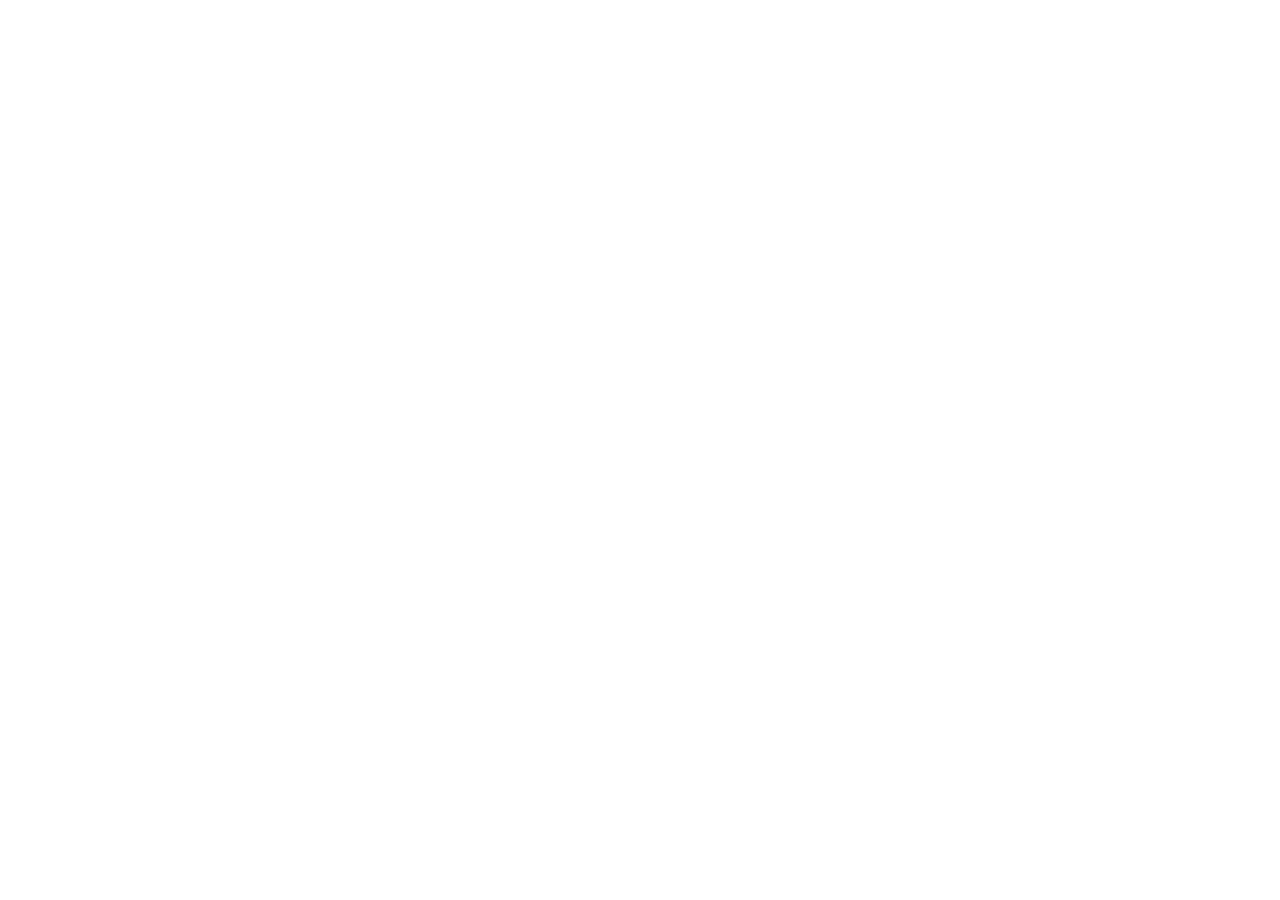
==== index.html @ 6ff98944 "Prepare presentation for GitHub Pages" ====
<!doctype html>
<html lang="pt-BR">
  <head>
    <meta charset="utf-8">
    <meta name="viewport" content="width=device-width, initial-scale=1">
    <meta http-equiv="refresh" content="0; url=dia1/slides_dia1.html">
    <title>IA Aplicada a Finan&ccedil;as - FURG</title>
    <link rel="canonical" href="dia1/slides_dia1.html">
    <style>
      body {
        margin: 0;
        min-height: 100vh;
        display: grid;
        place-items: center;
        font-family: Arial, sans-serif;
        background: #f7f7f7;
        color: #222;
      }

      main {
        max-width: 36rem;
        padding: 2rem;
        text-align: center;
      }

      a {
        color: #a31229;
      }
    </style>
  </head>
  <body>
    <main>
      <h1>IA Aplicada a Finan&ccedil;as - FURG</h1>
      <p>Redirecionando para os slides do Dia 1.</p>
      <p><a href="dia1/slides_dia1.html">Abrir apresenta&ccedil;&atilde;o</a></p>
    </main>
  </body>
</html>
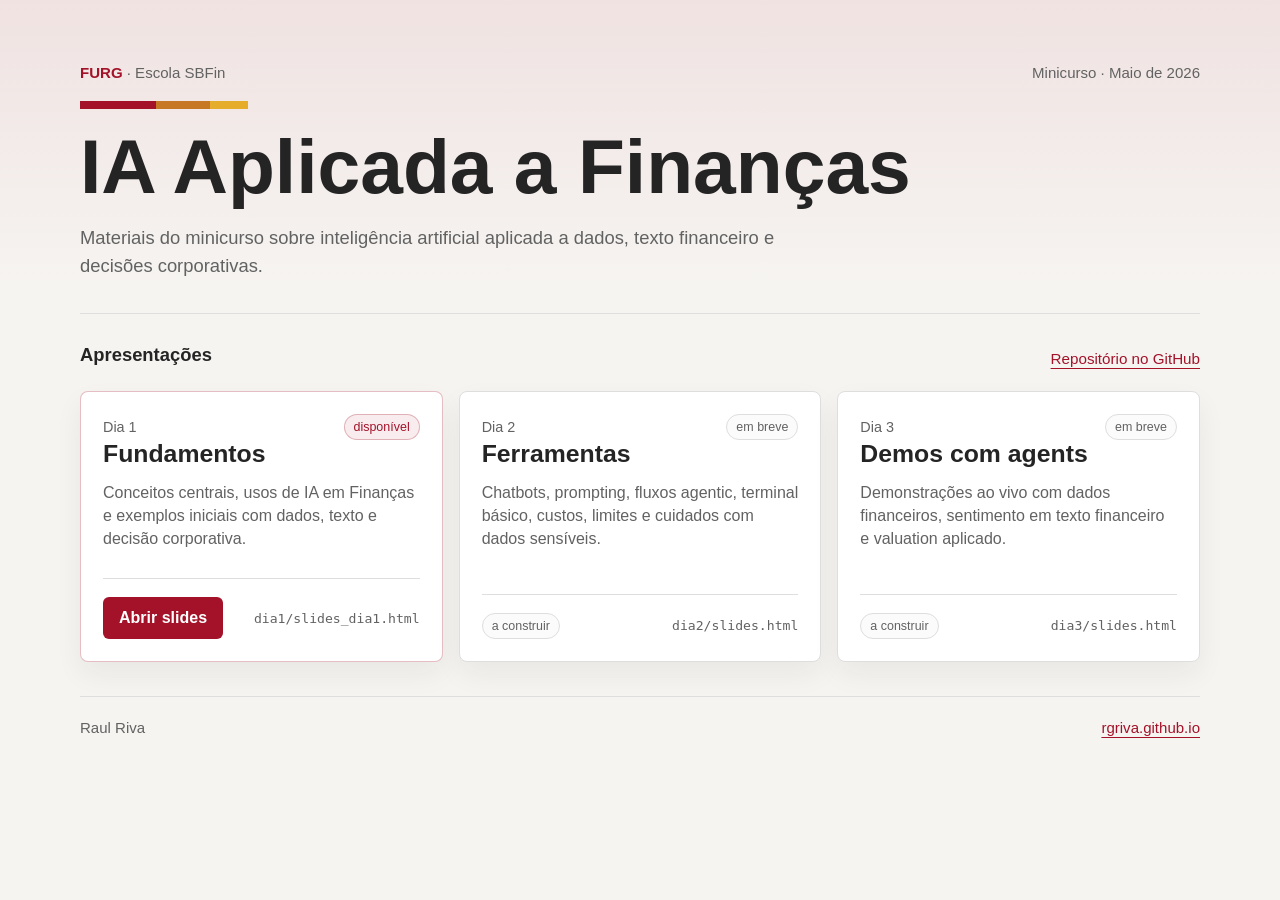
==== commit d7f58b03: "Add course landing page" ====
--- a/index.html
+++ b/index.html
@@ -3,36 +3,343 @@
   <head>
     <meta charset="utf-8">
     <meta name="viewport" content="width=device-width, initial-scale=1">
-    <meta http-equiv="refresh" content="0; url=dia1/slides_dia1.html">
     <title>IA Aplicada a Finan&ccedil;as - FURG</title>
-    <link rel="canonical" href="dia1/slides_dia1.html">
     <style>
+      :root {
+        --furg-red: #a31229;
+        --furg-orange: #c77824;
+        --furg-yellow: #e5ad2a;
+        --ink: #242424;
+        --muted: #626262;
+        --line: #dedede;
+        --paper: #ffffff;
+        --soft: #f6f4f1;
+      }
+
+      * {
+        box-sizing: border-box;
+      }
+
       body {
         margin: 0;
         min-height: 100vh;
+        font-family: Arial, sans-serif;
+        background:
+          linear-gradient(180deg, rgba(163, 18, 41, 0.08), rgba(255, 255, 255, 0) 18rem),
+          var(--soft);
+        color: var(--ink);
+      }
+
+      a {
+        color: inherit;
+      }
+
+      .page {
+        width: min(1120px, calc(100% - 32px));
+        margin: 0 auto;
+        padding: 40px 0 56px;
+      }
+
+      header {
         display: grid;
-        place-items: center;
-        font-family: Arial, sans-serif;
-        background: #f7f7f7;
-        color: #222;
+        gap: 20px;
+        padding: 24px 0 34px;
+        border-bottom: 1px solid var(--line);
+      }
+
+      .brand {
+        display: flex;
+        align-items: center;
+        justify-content: space-between;
+        gap: 16px;
+        color: var(--muted);
+        font-size: 0.94rem;
+      }
+
+      .brand strong {
+        color: var(--furg-red);
+      }
+
+      h1 {
+        max-width: 860px;
+        margin: 0;
+        font-size: clamp(2.2rem, 6vw, 5.2rem);
+        line-height: 0.98;
+        font-weight: 760;
+        letter-spacing: 0;
+      }
+
+      .subtitle {
+        max-width: 720px;
+        margin: 0;
+        color: var(--muted);
+        font-size: 1.15rem;
+        line-height: 1.5;
+      }
+
+      .accent {
+        width: 168px;
+        height: 8px;
+        display: grid;
+        grid-template-columns: 2fr 1.4fr 1fr;
+      }
+
+      .accent span:nth-child(1) {
+        background: var(--furg-red);
+      }
+
+      .accent span:nth-child(2) {
+        background: var(--furg-orange);
+      }
+
+      .accent span:nth-child(3) {
+        background: var(--furg-yellow);
       }
 
       main {
-        max-width: 36rem;
-        padding: 2rem;
-        text-align: center;
-      }
-
-      a {
-        color: #a31229;
+        display: grid;
+        gap: 24px;
+        padding-top: 30px;
+      }
+
+      .section-title {
+        display: flex;
+        align-items: end;
+        justify-content: space-between;
+        gap: 16px;
+      }
+
+      h2 {
+        margin: 0;
+        font-size: 1.15rem;
+        line-height: 1.2;
+      }
+
+      .repo-link {
+        color: var(--furg-red);
+        font-size: 0.95rem;
+        text-decoration-thickness: 1px;
+        text-underline-offset: 4px;
+      }
+
+      .days {
+        display: grid;
+        grid-template-columns: repeat(3, minmax(0, 1fr));
+        gap: 16px;
+      }
+
+      .day {
+        min-height: 260px;
+        display: flex;
+        flex-direction: column;
+        justify-content: space-between;
+        gap: 28px;
+        padding: 22px;
+        border: 1px solid var(--line);
+        border-radius: 8px;
+        background: var(--paper);
+        box-shadow: 0 12px 28px rgba(36, 36, 36, 0.06);
+      }
+
+      .day.available {
+        border-color: rgba(163, 18, 41, 0.28);
+      }
+
+      .day-meta {
+        display: flex;
+        align-items: center;
+        justify-content: space-between;
+        gap: 12px;
+        color: var(--muted);
+        font-size: 0.9rem;
+      }
+
+      .status {
+        padding: 6px 9px;
+        border-radius: 999px;
+        border: 1px solid var(--line);
+        background: #fbfbfb;
+        color: var(--muted);
+        font-size: 0.78rem;
+        line-height: 1;
+        white-space: nowrap;
+      }
+
+      .available .status {
+        border-color: rgba(163, 18, 41, 0.28);
+        background: rgba(163, 18, 41, 0.08);
+        color: var(--furg-red);
+      }
+
+      .day h3 {
+        margin: 0 0 12px;
+        font-size: 1.55rem;
+        line-height: 1.15;
+      }
+
+      .day p {
+        margin: 0;
+        color: var(--muted);
+        line-height: 1.45;
+      }
+
+      .actions {
+        display: flex;
+        align-items: center;
+        justify-content: space-between;
+        gap: 12px;
+        padding-top: 18px;
+        border-top: 1px solid var(--line);
+      }
+
+      .button {
+        display: inline-flex;
+        min-height: 42px;
+        align-items: center;
+        justify-content: center;
+        padding: 0 16px;
+        border-radius: 6px;
+        background: var(--furg-red);
+        color: #fff;
+        font-weight: 700;
+        text-decoration: none;
+      }
+
+      .button:hover,
+      .button:focus-visible {
+        background: #7f0e20;
+      }
+
+      .path {
+        min-width: 0;
+        color: var(--muted);
+        font-family: ui-monospace, SFMono-Regular, Menlo, Consolas, monospace;
+        font-size: 0.82rem;
+        overflow-wrap: anywhere;
+      }
+
+      footer {
+        display: flex;
+        flex-wrap: wrap;
+        justify-content: space-between;
+        gap: 12px;
+        margin-top: 34px;
+        padding-top: 22px;
+        border-top: 1px solid var(--line);
+        color: var(--muted);
+        font-size: 0.94rem;
+      }
+
+      footer a {
+        color: var(--furg-red);
+        text-decoration-thickness: 1px;
+        text-underline-offset: 4px;
+      }
+
+      @media (max-width: 860px) {
+        .days {
+          grid-template-columns: 1fr;
+        }
+
+        .day {
+          min-height: 0;
+        }
+
+        .section-title,
+        .brand,
+        .actions {
+          align-items: flex-start;
+          flex-direction: column;
+        }
       }
     </style>
   </head>
   <body>
-    <main>
-      <h1>IA Aplicada a Finan&ccedil;as - FURG</h1>
-      <p>Redirecionando para os slides do Dia 1.</p>
-      <p><a href="dia1/slides_dia1.html">Abrir apresenta&ccedil;&atilde;o</a></p>
-    </main>
+    <div class="page">
+      <header>
+        <div class="brand">
+          <span><strong>FURG</strong> &middot; Escola SBFin</span>
+          <span>Minicurso &middot; Maio de 2026</span>
+        </div>
+        <div class="accent" aria-hidden="true">
+          <span></span>
+          <span></span>
+          <span></span>
+        </div>
+        <h1>IA Aplicada a Finan&ccedil;as</h1>
+        <p class="subtitle">
+          Materiais do minicurso sobre intelig&ecirc;ncia artificial aplicada a dados,
+          texto financeiro e decis&otilde;es corporativas.
+        </p>
+      </header>
+
+      <main>
+        <div class="section-title">
+          <h2>Apresenta&ccedil;&otilde;es</h2>
+          <a class="repo-link" href="https://github.com/rgriva/minicurso_FURG_SBFin">Reposit&oacute;rio no GitHub</a>
+        </div>
+
+        <section class="days" aria-label="Links para as apresenta&ccedil;&otilde;es">
+          <article class="day available">
+            <div>
+              <div class="day-meta">
+                <span>Dia 1</span>
+                <span class="status">dispon&iacute;vel</span>
+              </div>
+              <h3>Fundamentos</h3>
+              <p>
+                Conceitos centrais, usos de IA em Finan&ccedil;as e exemplos iniciais com
+                dados, texto e decis&atilde;o corporativa.
+              </p>
+            </div>
+            <div class="actions">
+              <a class="button" href="dia1/slides_dia1.html">Abrir slides</a>
+              <span class="path">dia1/slides_dia1.html</span>
+            </div>
+          </article>
+
+          <article class="day">
+            <div>
+              <div class="day-meta">
+                <span>Dia 2</span>
+                <span class="status">em breve</span>
+              </div>
+              <h3>Ferramentas</h3>
+              <p>
+                Chatbots, prompting, fluxos agentic, terminal b&aacute;sico, custos,
+                limites e cuidados com dados sens&iacute;veis.
+              </p>
+            </div>
+            <div class="actions">
+              <span class="status">a construir</span>
+              <span class="path">dia2/slides.html</span>
+            </div>
+          </article>
+
+          <article class="day">
+            <div>
+              <div class="day-meta">
+                <span>Dia 3</span>
+                <span class="status">em breve</span>
+              </div>
+              <h3>Demos com agents</h3>
+              <p>
+                Demonstra&ccedil;&otilde;es ao vivo com dados financeiros, sentimento em texto
+                financeiro e valuation aplicado.
+              </p>
+            </div>
+            <div class="actions">
+              <span class="status">a construir</span>
+              <span class="path">dia3/slides.html</span>
+            </div>
+          </article>
+        </section>
+      </main>
+
+      <footer>
+        <span>Raul Riva</span>
+        <a href="https://rgriva.github.io">rgriva.github.io</a>
+      </footer>
+    </div>
   </body>
 </html>
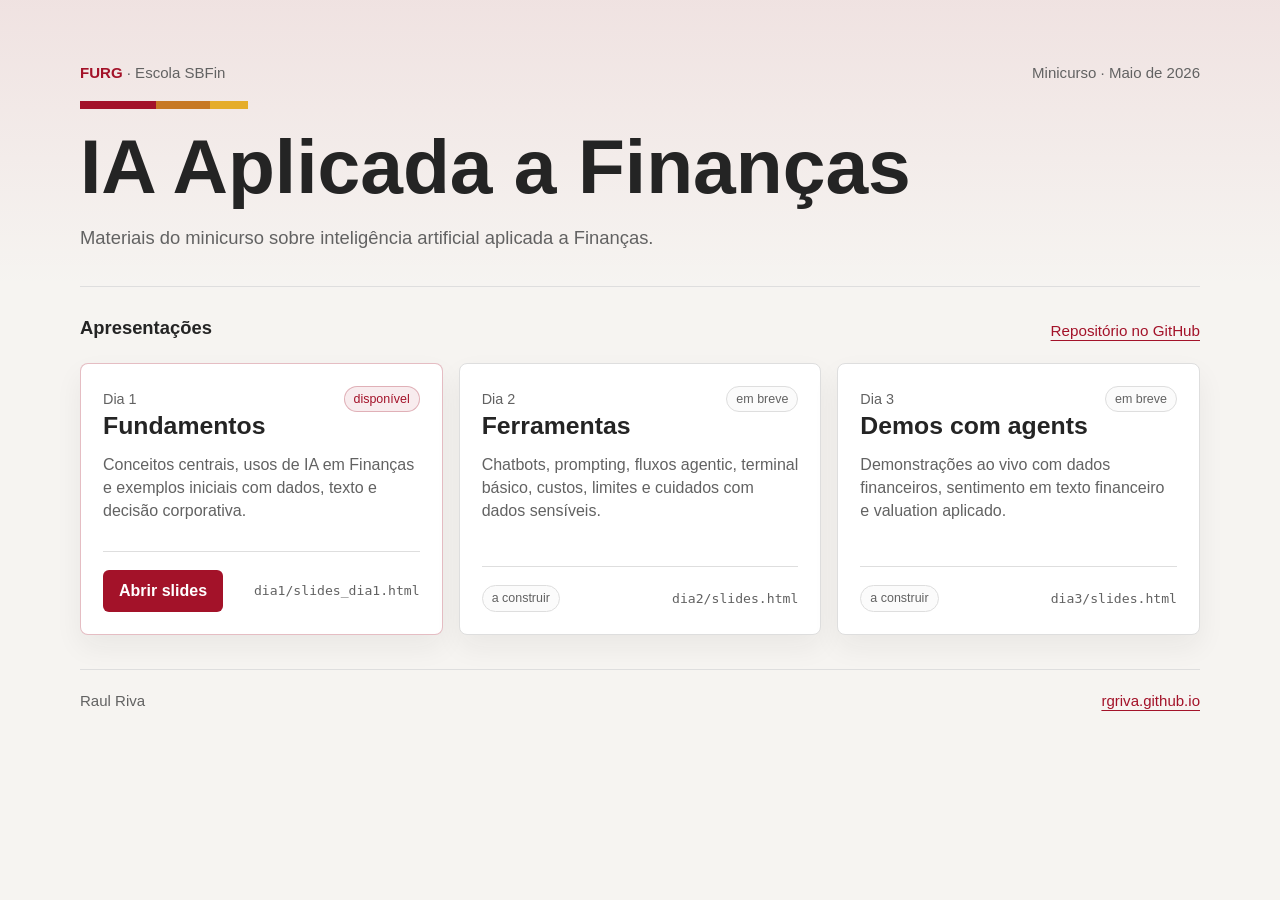
==== commit 8a728df6: "Added the landing page. Co-authored-by: Copilot <copilot@github.com>" ====
--- a/index.html
+++ b/index.html
@@ -268,8 +268,7 @@
         </div>
         <h1>IA Aplicada a Finan&ccedil;as</h1>
         <p class="subtitle">
-          Materiais do minicurso sobre intelig&ecirc;ncia artificial aplicada a dados,
-          texto financeiro e decis&otilde;es corporativas.
+          Materiais do minicurso sobre intelig&ecirc;ncia artificial aplicada a Finanças.
         </p>
       </header>
 
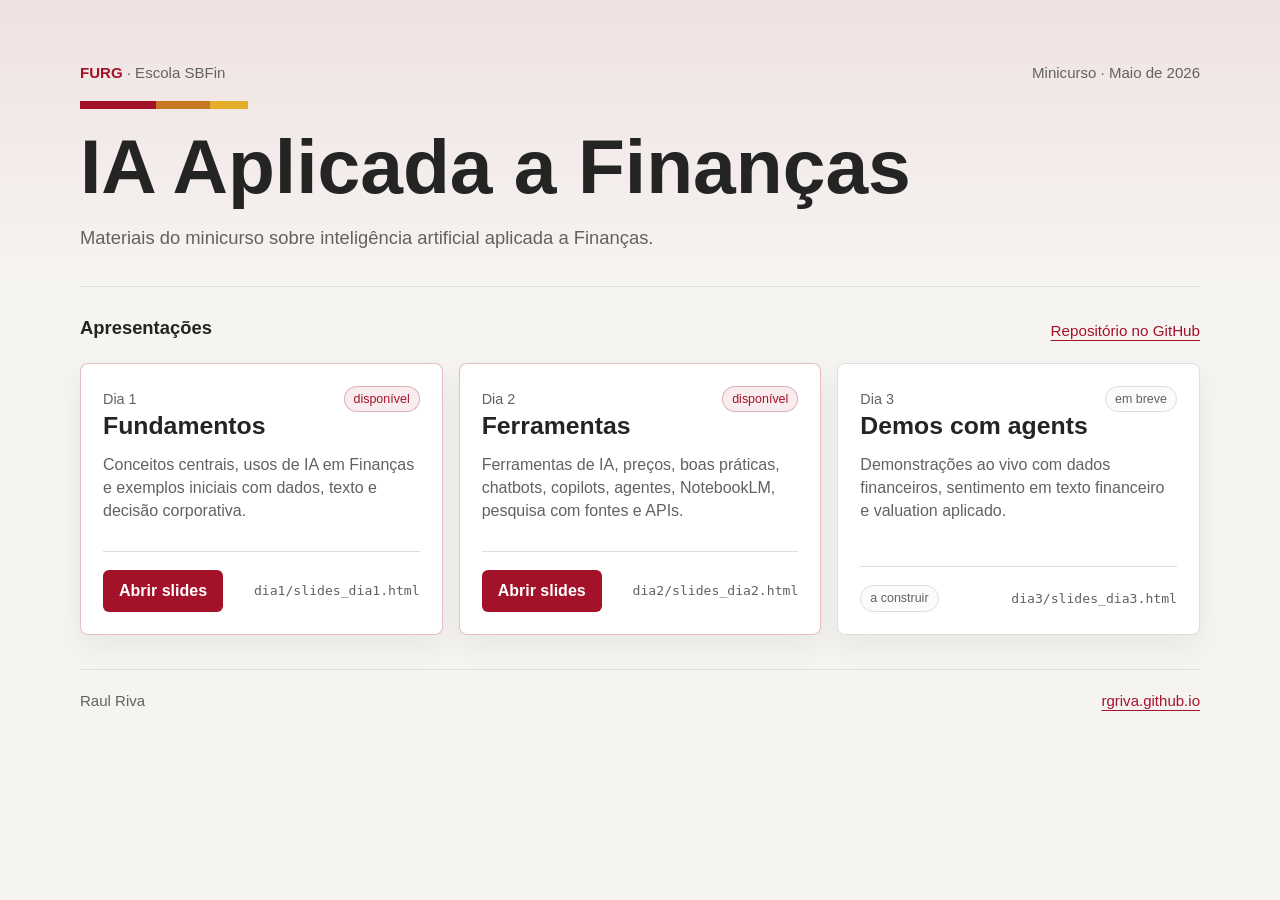
==== commit 085cffa2: "Started dia2." ====
--- a/index.html
+++ b/index.html
@@ -297,21 +297,21 @@
             </div>
           </article>
 
-          <article class="day">
+          <article class="day available">
             <div>
               <div class="day-meta">
                 <span>Dia 2</span>
-                <span class="status">em breve</span>
+                <span class="status">dispon&iacute;vel</span>
               </div>
               <h3>Ferramentas</h3>
               <p>
-                Chatbots, prompting, fluxos agentic, terminal b&aacute;sico, custos,
-                limites e cuidados com dados sens&iacute;veis.
+                Ferramentas de IA, pre&ccedil;os, boas pr&aacute;ticas, chatbots,
+                copilots, agentes, NotebookLM, pesquisa com fontes e APIs.
               </p>
             </div>
             <div class="actions">
-              <span class="status">a construir</span>
-              <span class="path">dia2/slides.html</span>
+              <a class="button" href="dia2/slides_dia2.html">Abrir slides</a>
+              <span class="path">dia2/slides_dia2.html</span>
             </div>
           </article>
 
@@ -329,7 +329,7 @@
             </div>
             <div class="actions">
               <span class="status">a construir</span>
-              <span class="path">dia3/slides.html</span>
+              <span class="path">dia3/slides_dia3.html</span>
             </div>
           </article>
         </section>
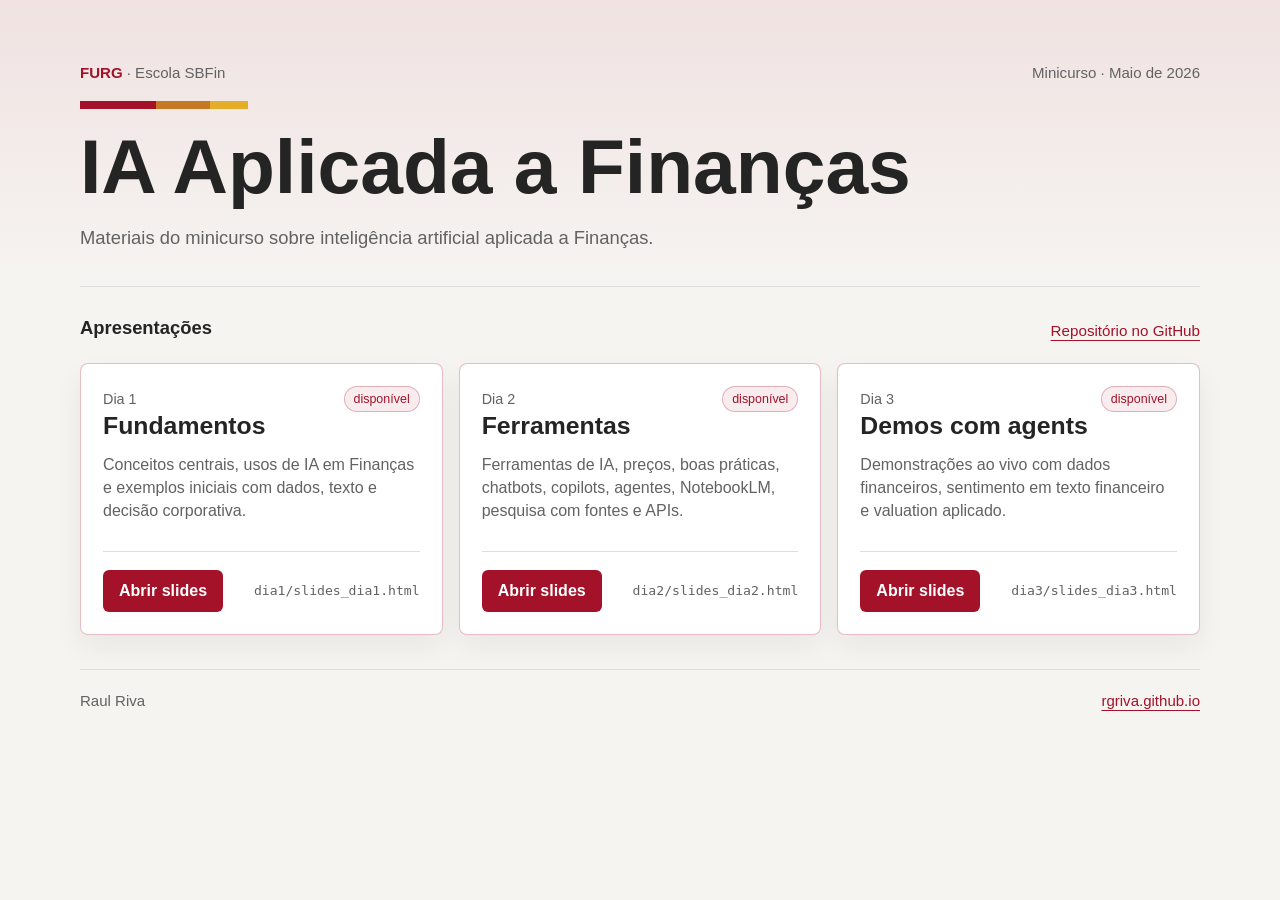
==== commit 3b2dbcb8: "Publish day 3 materials" ====
--- a/index.html
+++ b/index.html
@@ -315,11 +315,11 @@
             </div>
           </article>
 
-          <article class="day">
+          <article class="day available">
             <div>
               <div class="day-meta">
                 <span>Dia 3</span>
-                <span class="status">em breve</span>
+                <span class="status">dispon&iacute;vel</span>
               </div>
               <h3>Demos com agents</h3>
               <p>
@@ -328,7 +328,7 @@
               </p>
             </div>
             <div class="actions">
-              <span class="status">a construir</span>
+              <a class="button" href="dia3/slides_dia3.html">Abrir slides</a>
               <span class="path">dia3/slides_dia3.html</span>
             </div>
           </article>
